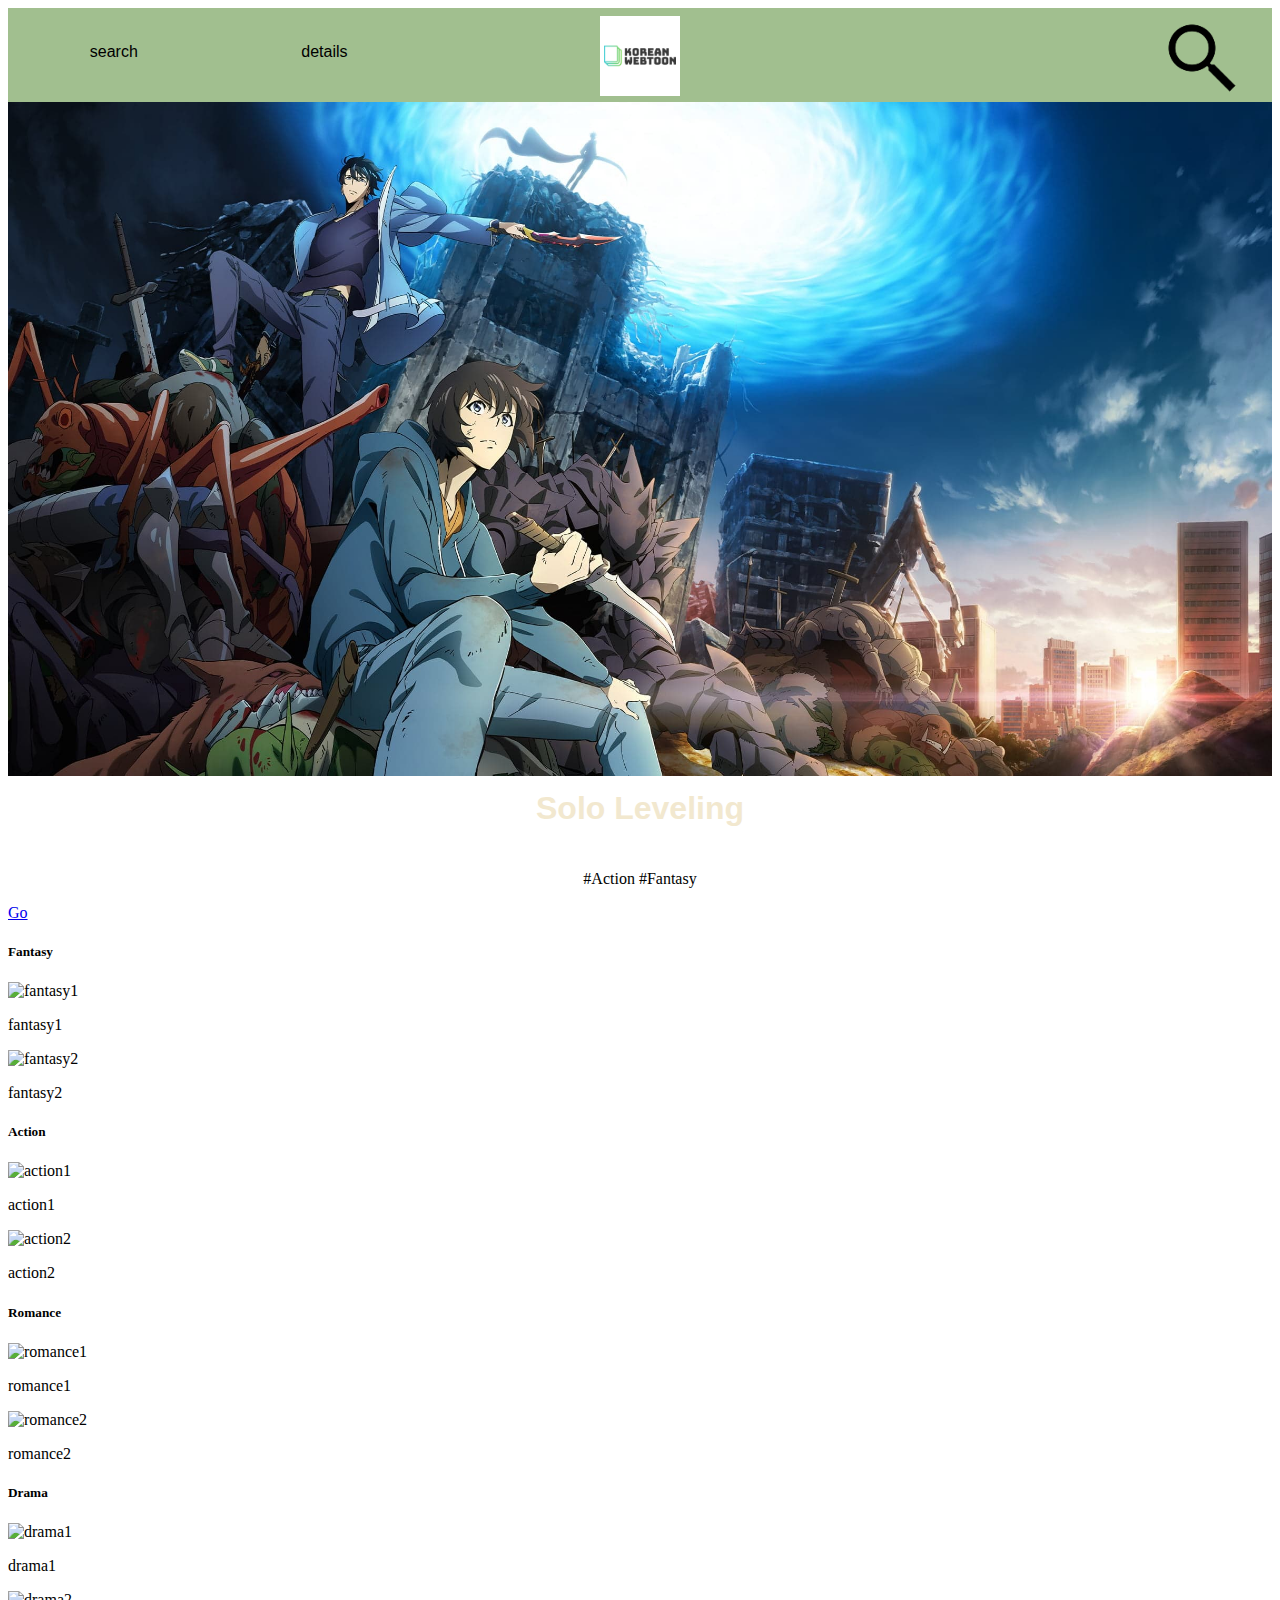
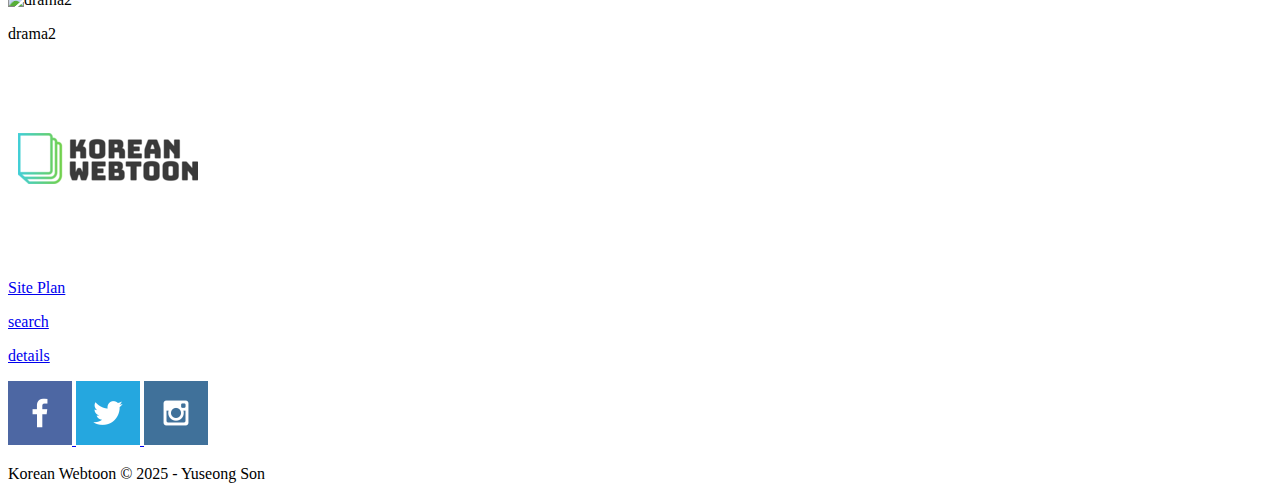
==== koreanwebtoon/index.html @ 2e0face7 "w10 personal site html" ====
<!DOCTYPE html>
<html lang="en">
  <head>
    <meta charset="UTF-8" />
    <meta name="viewport" content="width=device-width, initial-scale=1.0" />
    <link rel="stylesheet" href="styles/style.css" />
    <title>Korean Webtoon</title>
  </head>
  <body>
    <div id="content">
      <header>
        <nav>
          <a href="searchingpage.html">search</a>
          <a href="detailpage.html">details</a>
        </nav>
        <a id="logo-link" href="index.html">
          <img class="logo" src="images/weboon_logo.png" alt="logo" />
        </a>
        <a id="icon-link" href="searchingpage.html">
          <img
            class="icon"
            src="images/searching_icon.png"
            alt="searching icon"
          />
        </a>
      </header>
      <div id="hero">
        <div id="hero-box">
          <img id="hero-img" src="images/solo_main.jpg" alt="solo_main" />
          <section id="hero-msg">
            <h4>Solo Leveling</h4>
            <p>#Action #Fantasy</p>
            <div class="button-box">
              <a class="detail" href="detailpage.html">Go</a>
            </div>
          </section>
        </div>
      </div>
      <main class="home-grid">
        <section class="ranking-box">
          <h5 class="ranking-title">Fantasy</h5>
          <img class="ranking-img" src="images/fantasy1" alt="fantasy1" />
          <p>fantasy1</p>
          <img class="ranking-img" src="images/fantasy2" alt="fantasy2" />
          <p>fantasy2</p>
        </section>
        <section class="ranking-box">
          <h5 class="ranking-title">Action</h5>
          <img class="ranking-img" src="images/action1" alt="action1" />
          <p>action1</p>
          <img class="ranking-img" src="images/action2" alt="action2" />
          <p>action2</p>
        </section>
        <section class="ranking-box">
          <h5 class="ranking-title">Romance</h5>
          <img class="ranking-img" src="images/romance1" alt="romance1" />
          <p>romance1</p>
          <img class="ranking-img" src="images/romance2" alt="romance2" />
          <p>romance2</p>
        </section>
        <section class="ranking-box">
          <h5 class="ranking-title">Drama</h5>
          <img class="ranking-img" src="images/drama1" alt="drama1" />
          <p>drama1</p>
          <img class="ranking-img" src="images/drama2" alt="drama2" />
          <p>drama2</p>
        </section>
      </main>
      <footer>
        <p>
          <a href="index.html">
            <img src="images/weboon_logo.png" alt="logo" />
          </a>
        </p>
        <p><a href="site-plan.html">Site Plan</a></p>
        <p><a href="searchingpage.html">search</a></p>
        <p><a href="deatailpage">details</a></p>
        <div class="social">
          <a href="https://facebook.com" target="_blank">
            <img src="images/facebook.png" alt="fb icon" />
          </a>
          <a href="https://twitter.com" target="_blank">
            <img src="images/twitter.png" alt="twitter icon" />
          </a>
          <a href="https://instagram.com" target="_blank">
            <img src="images/instagram.png" alt="instagram icon" />
          </a>
          <p>Korean Webtoon &copy; 2025 - Yuseong Son</p>
        </div>
      </footer>
    </div>
  </body>
</html>
---- koreanwebtoon/styles/style.css ----
#content {
  max-width: 1600px;
  margin: 0 auto;
}
/*------------------header ------------------------ */
header {
  background-color: #6a994ea1;

  font-family: "DynaPuff", sans-serif;
  display: grid;
  grid-template-columns: 1fr 1fr 1fr;
}

nav {
  display: flex;
  justify-content: space-around;
}

nav a {
  text-align: center;
  color: black;
  text-decoration: none;
  padding: 35px;
}

nav a:hover {
  background-color: #a7c957;
  color: black;
}

.logo {
  width: 80px;
}

#logo-link {
  padding-top: 5px;
  justify-self: center;
  align-self: center;
}

.icon {
  width: 80px;
}

#icon-link {
  padding-top: 10px;
  justify-self: right;
  align-self: right;
  margin-right: 30px;
}

/*------------------hero ------------------------ */

#hero {
  display: grid;
  grid-template-columns: 1fr 1fr 1fr;
}

#hero-box {
  grid-column: 1/4;
  grid-row: 1/4;
  z-index: -1;
}

#hero-msg {
  grid-column: 4/5;
  grid-row: 3/4;
}

#hero-img {
  width: 100%;
}

#hero-msg h4,
#hero-msg p {
  text-align: center;
}

#hero-msg p {
  color: black;
}
#hero-msg h4 {
  color: #f2e8cf;
  font-size: 2em;
  font-family: "DynaPuff", sans-serif;
  margin-top: 10px;
}

/*------------------main ------------------------ */

/*------------------footer ------------------------ */
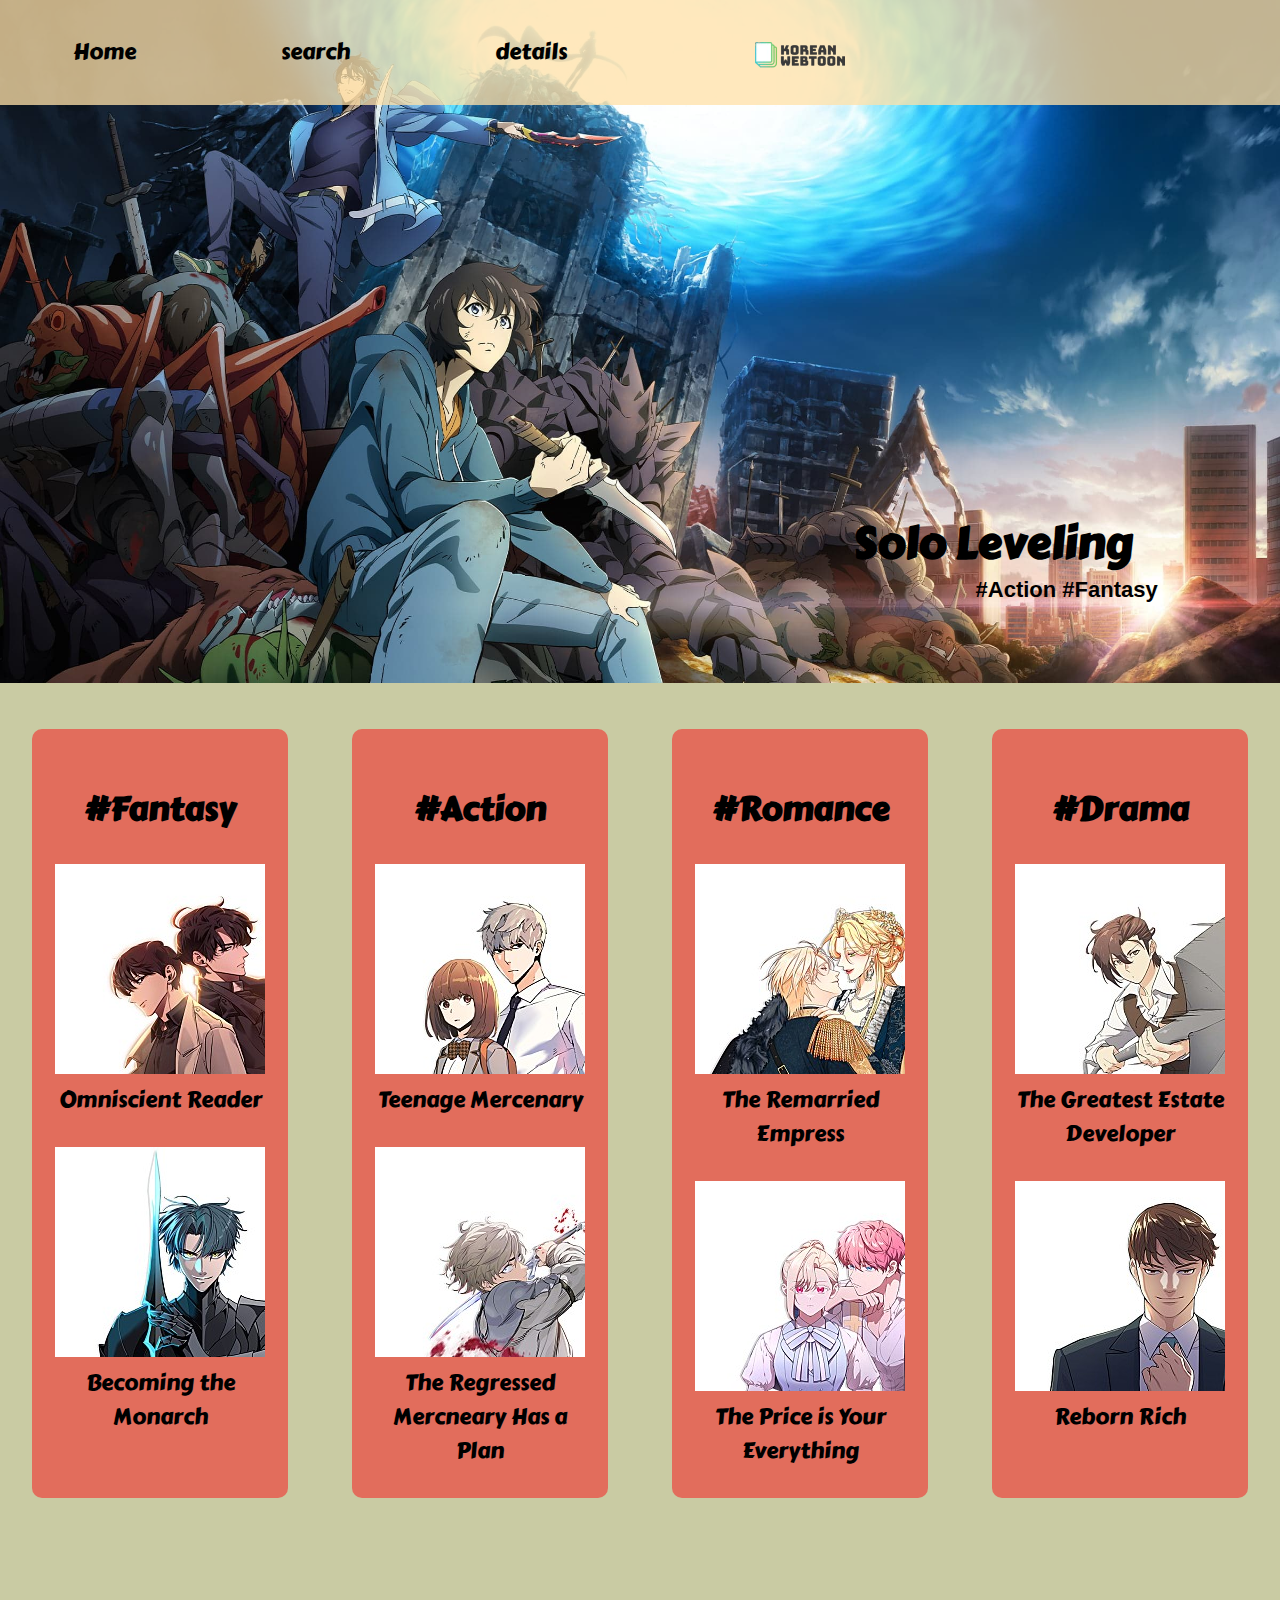
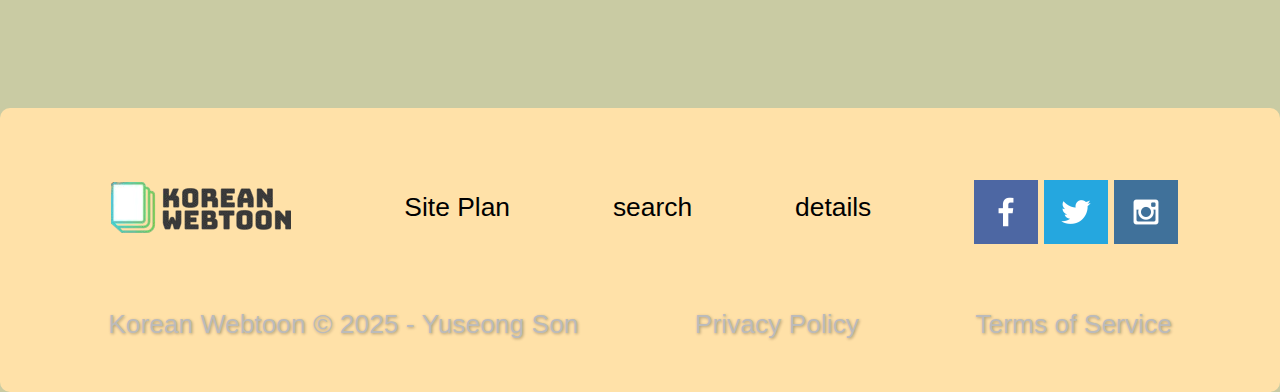
==== commit 6d1889c3: "w11 personal home page" ====
--- a/koreanwebtoon/index.html
+++ b/koreanwebtoon/index.html
@@ -10,6 +10,7 @@
     <div id="content">
       <header>
         <nav>
+          <a href="index.html">Home</a>
           <a href="searchingpage.html">search</a>
           <a href="detailpage.html">details</a>
         </nav>
@@ -27,66 +28,89 @@
       <div id="hero">
         <div id="hero-box">
           <img id="hero-img" src="images/solo_main.jpg" alt="solo_main" />
-          <section id="hero-msg">
-            <h4>Solo Leveling</h4>
-            <p>#Action #Fantasy</p>
-            <div class="button-box">
-              <a class="detail" href="detailpage.html">Go</a>
-            </div>
-          </section>
         </div>
+        <section id="hero-msg">
+          <h4>Solo Leveling</h4>
+          <p>#Action #Fantasy</p>
+        </section>
       </div>
       <main class="home-grid">
-        <section class="ranking-box">
-          <h5 class="ranking-title">Fantasy</h5>
-          <img class="ranking-img" src="images/fantasy1" alt="fantasy1" />
-          <p>fantasy1</p>
-          <img class="ranking-img" src="images/fantasy2" alt="fantasy2" />
-          <p>fantasy2</p>
+        <section class="ranking-box1">
+          <h5 class="ranking-title">#Fantasy</h5>
+          <img
+            class="ranking-img"
+            src="images/reader_main.jpg"
+            alt="fantasy1"
+          />
+          <p>Omniscient Reader</p>
+          <img
+            class="ranking-img"
+            src="images/Monarch_main.jpg"
+            alt="fantasy2"
+          />
+          <p>Becoming the Monarch</p>
         </section>
-        <section class="ranking-box">
-          <h5 class="ranking-title">Action</h5>
-          <img class="ranking-img" src="images/action1" alt="action1" />
-          <p>action1</p>
-          <img class="ranking-img" src="images/action2" alt="action2" />
-          <p>action2</p>
+        <section class="ranking-box2">
+          <h5 class="ranking-title">#Action</h5>
+          <img
+            class="ranking-img"
+            src="images/Teenage_main.jpg"
+            alt="action1"
+          />
+          <p>Teenage Mercenary</p>
+          <img
+            class="ranking-img"
+            src="images/regressed_main.jpg"
+            alt="action2"
+          />
+          <p>The Regressed Mercneary Has a Plan</p>
         </section>
-        <section class="ranking-box">
-          <h5 class="ranking-title">Romance</h5>
-          <img class="ranking-img" src="images/romance1" alt="romance1" />
-          <p>romance1</p>
-          <img class="ranking-img" src="images/romance2" alt="romance2" />
-          <p>romance2</p>
+        <section class="ranking-box3">
+          <h5 class="ranking-title">#Romance</h5>
+          <img
+            class="ranking-img"
+            src="images/remarried_main.jpg"
+            alt="romance1"
+          />
+          <p>The Remarried Empress</p>
+          <img class="ranking-img" src="images/price_main.jpg" alt="romance2" />
+          <p>The Price is Your Everything</p>
         </section>
-        <section class="ranking-box">
-          <h5 class="ranking-title">Drama</h5>
-          <img class="ranking-img" src="images/drama1" alt="drama1" />
-          <p>drama1</p>
-          <img class="ranking-img" src="images/drama2" alt="drama2" />
-          <p>drama2</p>
+        <section class="ranking-box4">
+          <h5 class="ranking-title">#Drama</h5>
+          <img class="ranking-img" src="images/estate_main.jpg" alt="drama1" />
+          <p>The Greatest Estate Developer</p>
+          <img class="ranking-img" src="images/reborn_main.jpg" alt="drama2" />
+          <p>Reborn Rich</p>
         </section>
       </main>
       <footer>
-        <p>
-          <a href="index.html">
-            <img src="images/weboon_logo.png" alt="logo" />
-          </a>
-        </p>
-        <p><a href="site-plan.html">Site Plan</a></p>
-        <p><a href="searchingpage.html">search</a></p>
-        <p><a href="deatailpage">details</a></p>
-        <div class="social">
-          <a href="https://facebook.com" target="_blank">
-            <img src="images/facebook.png" alt="fb icon" />
-          </a>
-          <a href="https://twitter.com" target="_blank">
-            <img src="images/twitter.png" alt="twitter icon" />
-          </a>
-          <a href="https://instagram.com" target="_blank">
-            <img src="images/instagram.png" alt="instagram icon" />
-          </a>
+        <section class="link-footer">
+          <p id="footer-logo">
+            <a href="index.html">
+              <img src="images/weboon_logo.png" alt="logo" />
+            </a>
+          </p>
+          <p><a href="site-plan.html">Site Plan</a></p>
+          <p><a href="searchingpage.html">search</a></p>
+          <p><a href="deatailpage">details</a></p>
+          <div class="social">
+            <a href="https://facebook.com" target="_blank">
+              <img src="images/facebook.png" alt="fb icon" />
+            </a>
+            <a href="https://twitter.com" target="_blank">
+              <img src="images/twitter.png" alt="twitter icon" />
+            </a>
+            <a href="https://instagram.com" target="_blank">
+              <img src="images/instagram.png" alt="instagram icon" />
+            </a>
+          </div>
+        </section>
+        <section class="info-footer">
           <p>Korean Webtoon &copy; 2025 - Yuseong Son</p>
-        </div>
+          <p>Privacy Policy</p>
+          <p>Terms of Service</p>
+        </section>
       </footer>
     </div>
   </body>
--- a/koreanwebtoon/styles/style.css
+++ b/koreanwebtoon/styles/style.css
@@ -1,14 +1,25 @@
+@import url("https://fonts.googleapis.com/css?family=IM+Fell+French+Canon+SC|Lato");
+
+@import url("https://fonts.googleapis.com/css2?family=Carter+One&family=Noto+Sans:ital,wght@0,100..900;1,100..900&display=swap");
+body {
+  background-color: #c9cba3;
+  font-family: "Note Sans", sans-serif;
+  font-size: 22px;
+  margin: 0;
+  padding: 0;
+}
+
 #content {
   max-width: 1600px;
   margin: 0 auto;
 }
 /*------------------header ------------------------ */
 header {
-  background-color: #6a994ea1;
-
-  font-family: "DynaPuff", sans-serif;
+  background-color: #ffe1a8c2;
+  font-family: "Carter One", serif;
   display: grid;
-  grid-template-columns: 1fr 1fr 1fr;
+  grid-template-columns: 1fr 20% 1fr;
+  width: 1600px;
 }
 
 nav {
@@ -21,6 +32,7 @@
   color: black;
   text-decoration: none;
   padding: 35px;
+  margin: 0 auto;
 }
 
 nav a:hover {
@@ -29,10 +41,14 @@
 }
 
 .logo {
-  width: 80px;
+  width: 100%;
+  height: 100%;
+  object-fit: cover;
 }
 
 #logo-link {
+  width: 100px;
+  height: 100px;
   padding-top: 5px;
   justify-self: center;
   align-self: center;
@@ -53,7 +69,10 @@
 
 #hero {
   display: grid;
+  width: 100%;
   grid-template-columns: 1fr 1fr 1fr;
+  grid-template-rows: 1fr 1fr 1fr;
+  margin-top: -105px;
 }
 
 #hero-box {
@@ -63,7 +82,7 @@
 }
 
 #hero-msg {
-  grid-column: 4/5;
+  grid-column: 3/4;
   grid-row: 3/4;
 }
 
@@ -71,21 +90,118 @@
   width: 100%;
 }
 
-#hero-msg h4,
 #hero-msg p {
+  color: black;
+  margin: 0 auto;
   text-align: center;
-}
-
-#hero-msg p {
-  color: black;
+  font-weight: bold;
 }
 #hero-msg h4 {
-  color: #f2e8cf;
+  color: black;
   font-size: 2em;
-  font-family: "DynaPuff", sans-serif;
-  margin-top: 10px;
+  font-family: "Carter One", serif;
+  margin-top: 50px;
+  margin-bottom: 0;
+  text-align: left;
 }
 
 /*------------------main ------------------------ */
 
+.home-grid {
+  display: grid;
+  grid-template-columns: 25% 25% 25% 25%;
+  width: 100%;
+  align-items: stretch;
+  margin-top: 30px;
+}
+
+.home-grid section {
+  justify-items: center;
+  width: 80%;
+  text-align: center;
+  border-radius: 10px;
+  margin: 10px auto;
+  background-color: #e26d5c;
+}
+
+.ranking-box1 {
+  grid-column-start: 1;
+}
+
+.ranking-box2 {
+  grid-column-start: 2;
+}
+
+.ranking-box3 {
+  grid-column-start: 3;
+}
+
+.ranking-box4 {
+  grid-column-start: 4;
+}
+
+.home-grid h5 {
+  font-family: "Carter One", sans-serif;
+  font-size: 1.5em;
+  margin-bottom: 30px;
+}
+.home-grid p {
+  font-family: "Carter One", serif;
+  font-size: 1em;
+  margin-top: 3px;
+  margin-bottom: 30px;
+  max-width: 210px;
+}
+
 /*------------------footer ------------------------ */
+footer {
+  background-color: #ffe1a8;
+  color: black;
+  padding: 25px 50px;
+  margin-top: 200px;
+  border-radius: 10px;
+}
+
+footer section {
+  display: flex;
+  justify-content: space-around;
+  align-items: center;
+}
+
+#footer-logo {
+  margin-top: 0;
+  margin-bottom: 0;
+  width: 200px;
+  height: 150px;
+}
+
+.info-footer {
+  color: #bbb;
+  text-shadow: 1px 1px 3px rgba(0, 0, 0, 0.3);
+}
+
+#footer-logo img {
+  width: 100%;
+  height: 100%;
+  object-fit: cover;
+}
+
+footer a {
+  color: black;
+  text-decoration: none;
+}
+
+footer a:hover {
+  color: black;
+}
+
+footer p {
+  font-size: 1.2em;
+}
+footer p a:hover {
+  text-decoration: underline;
+}
+
+footer .social img {
+  padding-top: 15px;
+}
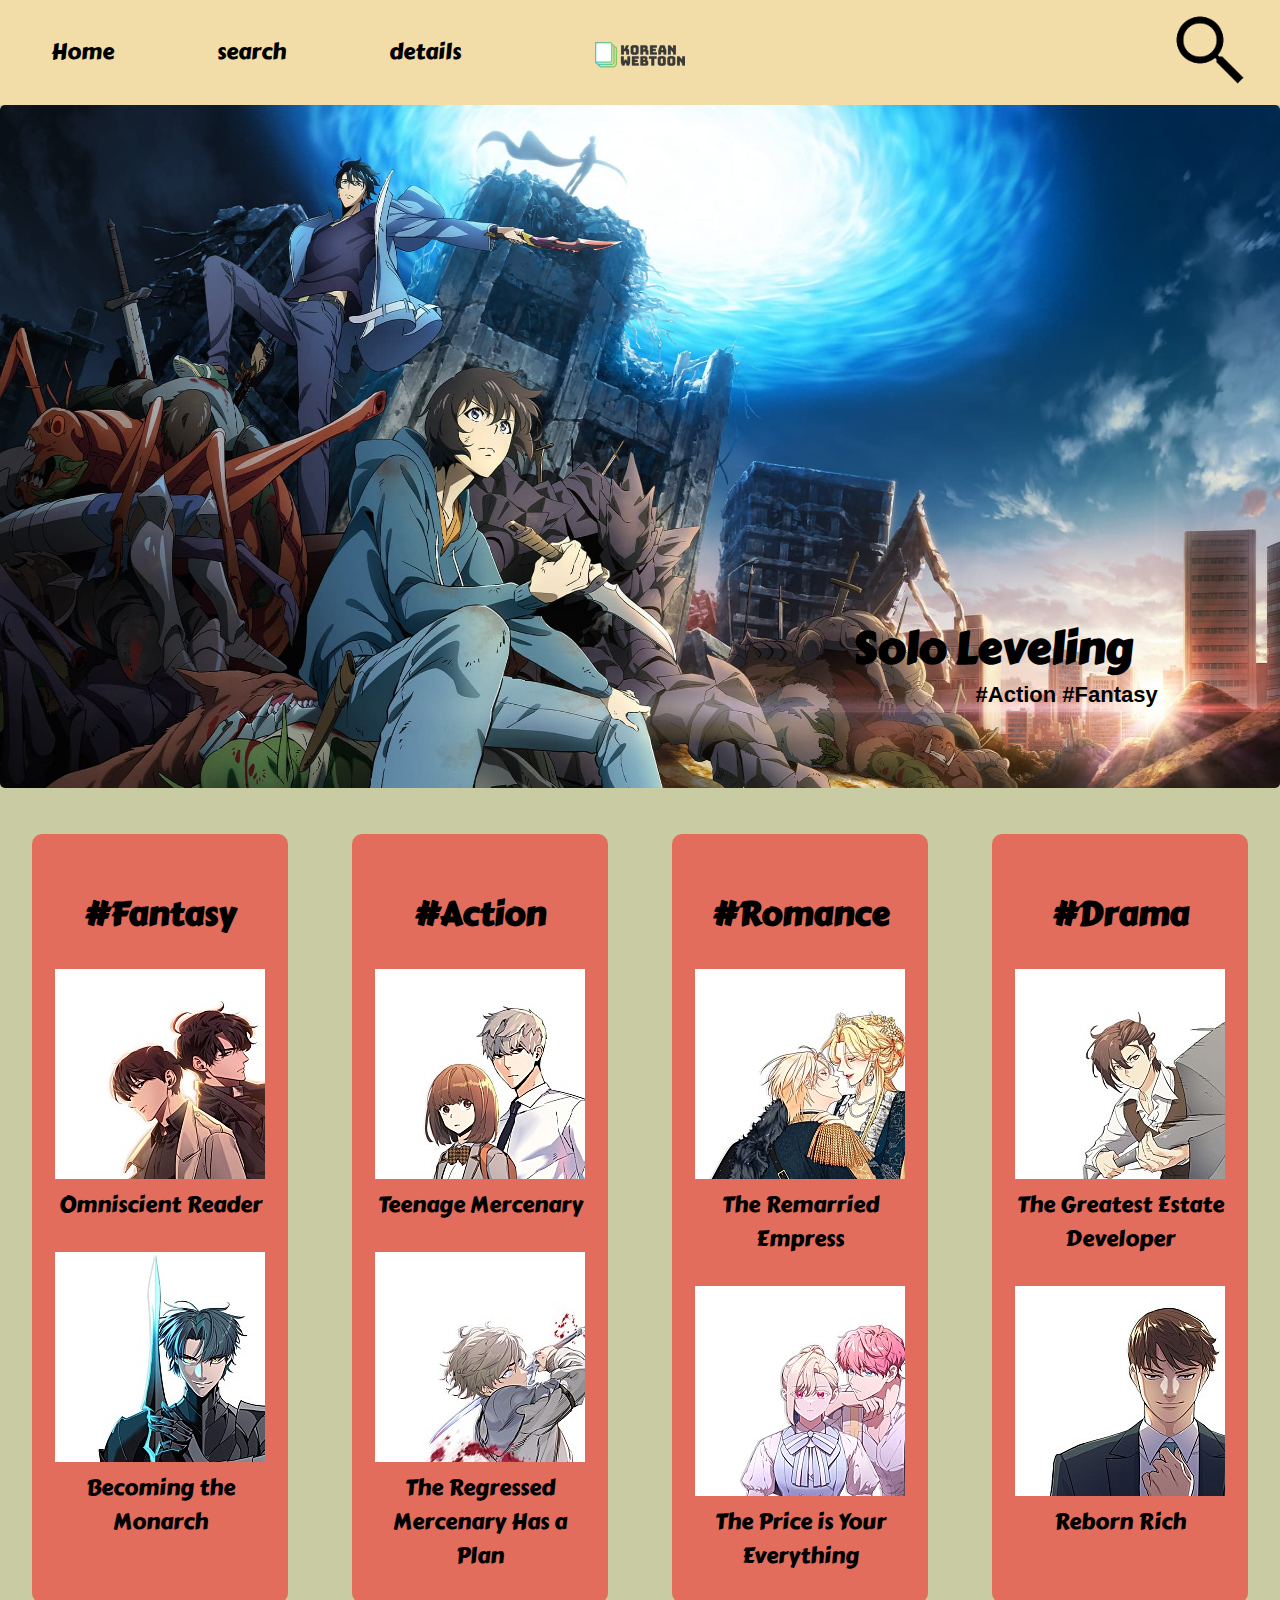
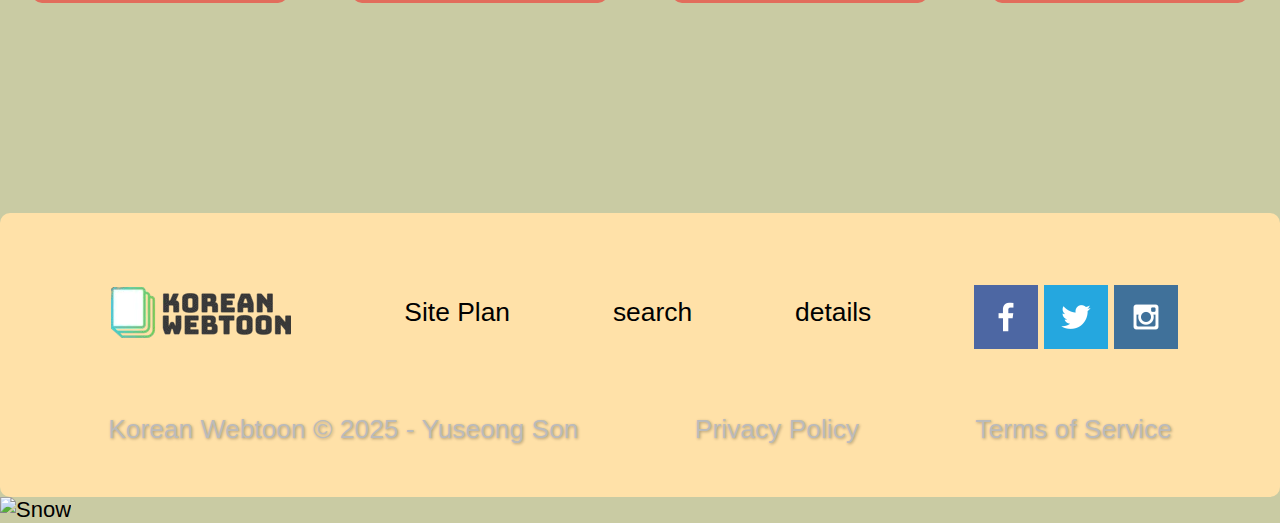
==== commit 6740c1d4: "w12 modal image" ====
--- a/koreanwebtoon/index.html
+++ b/koreanwebtoon/index.html
@@ -27,7 +27,7 @@
       </header>
       <div id="hero">
         <div id="hero-box">
-          <img id="hero-img" src="images/solo_main.jpg" alt="solo_main" />
+          <img id="hero-img" src="images/solo_main.jpg" alt="Solo Leveling" />
         </div>
         <section id="hero-msg">
           <h4>Solo Leveling</h4>
@@ -63,7 +63,7 @@
             src="images/regressed_main.jpg"
             alt="action2"
           />
-          <p>The Regressed Mercneary Has a Plan</p>
+          <p>The Regressed Mercenary Has a Plan</p>
         </section>
         <section class="ranking-box3">
           <h5 class="ranking-title">#Romance</h5>
@@ -113,5 +113,46 @@
         </section>
       </footer>
     </div>
+    <!-- Trigger the Modal -->
+    <img
+      id="myImg"
+      src="img_snow.jpg"
+      alt="Snow"
+      style="width: 100%; max-width: 300px"
+    />
+
+    <!-- The Modal -->
+    <div id="myModal" class="modal">
+      <!-- The Close Button -->
+      <span class="close">&times;</span>
+
+      <!-- Modal Content (The Image) -->
+      <img class="modal-content" id="img01" src="#" alt="#" />
+
+      <!-- Modal Caption (Image Text) -->
+      <div id="caption"></div>
+    </div>
+    <script>
+      // Get the modal
+      var modal = document.getElementById("myModal");
+
+      // Get the image and insert it inside the modal - use its "alt" text as a caption
+      var img = document.getElementById("hero-img");
+      var modalImg = document.getElementById("img01");
+      var captionText = document.getElementById("caption");
+      img.onclick = function () {
+        modal.style.display = "block";
+        modalImg.src = this.src;
+        captionText.innerHTML = this.alt;
+      };
+
+      // Get the <span> element that closes the modal
+      var span = document.getElementsByClassName("close")[0];
+
+      // When the user clicks on <span> (x), close the modal
+      span.onclick = function () {
+        modal.style.display = "none";
+      };
+    </script>
   </body>
 </html>
--- a/koreanwebtoon/styles/style.css
+++ b/koreanwebtoon/styles/style.css
@@ -19,7 +19,8 @@
   font-family: "Carter One", serif;
   display: grid;
   grid-template-columns: 1fr 20% 1fr;
-  width: 1600px;
+  width: 100%;
+  z-index: 1;
 }
 
 nav {
@@ -61,7 +62,7 @@
 #icon-link {
   padding-top: 10px;
   justify-self: right;
-  align-self: right;
+
   margin-right: 30px;
 }
 
@@ -72,13 +73,11 @@
   width: 100%;
   grid-template-columns: 1fr 1fr 1fr;
   grid-template-rows: 1fr 1fr 1fr;
-  margin-top: -105px;
 }
 
 #hero-box {
   grid-column: 1/4;
   grid-row: 1/4;
-  z-index: -1;
 }
 
 #hero-msg {
@@ -88,6 +87,13 @@
 
 #hero-img {
   width: 100%;
+  border-radius: 5px;
+  cursor: pointer;
+  transition: 0.3s;
+}
+
+#hero-img:hover {
+  opacity: 0.7;
 }
 
 #hero-msg p {
@@ -205,3 +211,82 @@
 footer .social img {
   padding-top: 15px;
 }
+
+/*------------------modal ------------------------ */
+/* Style the Image Used to Trigger the Modal */
+
+/* The Modal (background) */
+.modal {
+  display: none; /* Hidden by default */
+  position: fixed; /* Stay in place */
+  z-index: 1; /* Sit on top */
+  padding-top: 100px; /* Location of the box */
+  left: 0;
+  top: 0;
+  width: 100%; /* Full width */
+  height: 100%; /* Full height */
+  overflow: auto; /* Enable scroll if needed */
+  background-color: rgb(0, 0, 0); /* Fallback color */
+  background-color: rgba(0, 0, 0, 0.9); /* Black w/ opacity */
+}
+
+/* Modal Content (Image) */
+.modal-content {
+  margin: auto;
+  display: block;
+  width: 80%;
+  max-width: 700px;
+}
+
+/* Caption of Modal Image (Image Text) - Same Width as the Image */
+#caption {
+  margin: auto;
+  display: block;
+  width: 80%;
+  max-width: 700px;
+  text-align: center;
+  color: #ccc;
+  padding: 10px 0;
+  height: 150px;
+}
+
+/* Add Animation - Zoom in the Modal */
+.modal-content,
+#caption {
+  animation-name: zoom;
+  animation-duration: 0.6s;
+}
+
+@keyframes zoom {
+  from {
+    transform: scale(0);
+  }
+  to {
+    transform: scale(1);
+  }
+}
+
+/* The Close Button */
+.close {
+  position: absolute;
+  top: 15px;
+  right: 35px;
+  color: #f1f1f1;
+  font-size: 40px;
+  font-weight: bold;
+  transition: 0.3s;
+}
+
+.close:hover,
+.close:focus {
+  color: #bbb;
+  text-decoration: none;
+  cursor: pointer;
+}
+
+/* 100% Image Width on Smaller Screens */
+@media only screen and (max-width: 700px) {
+  .modal-content {
+    width: 100%;
+  }
+}
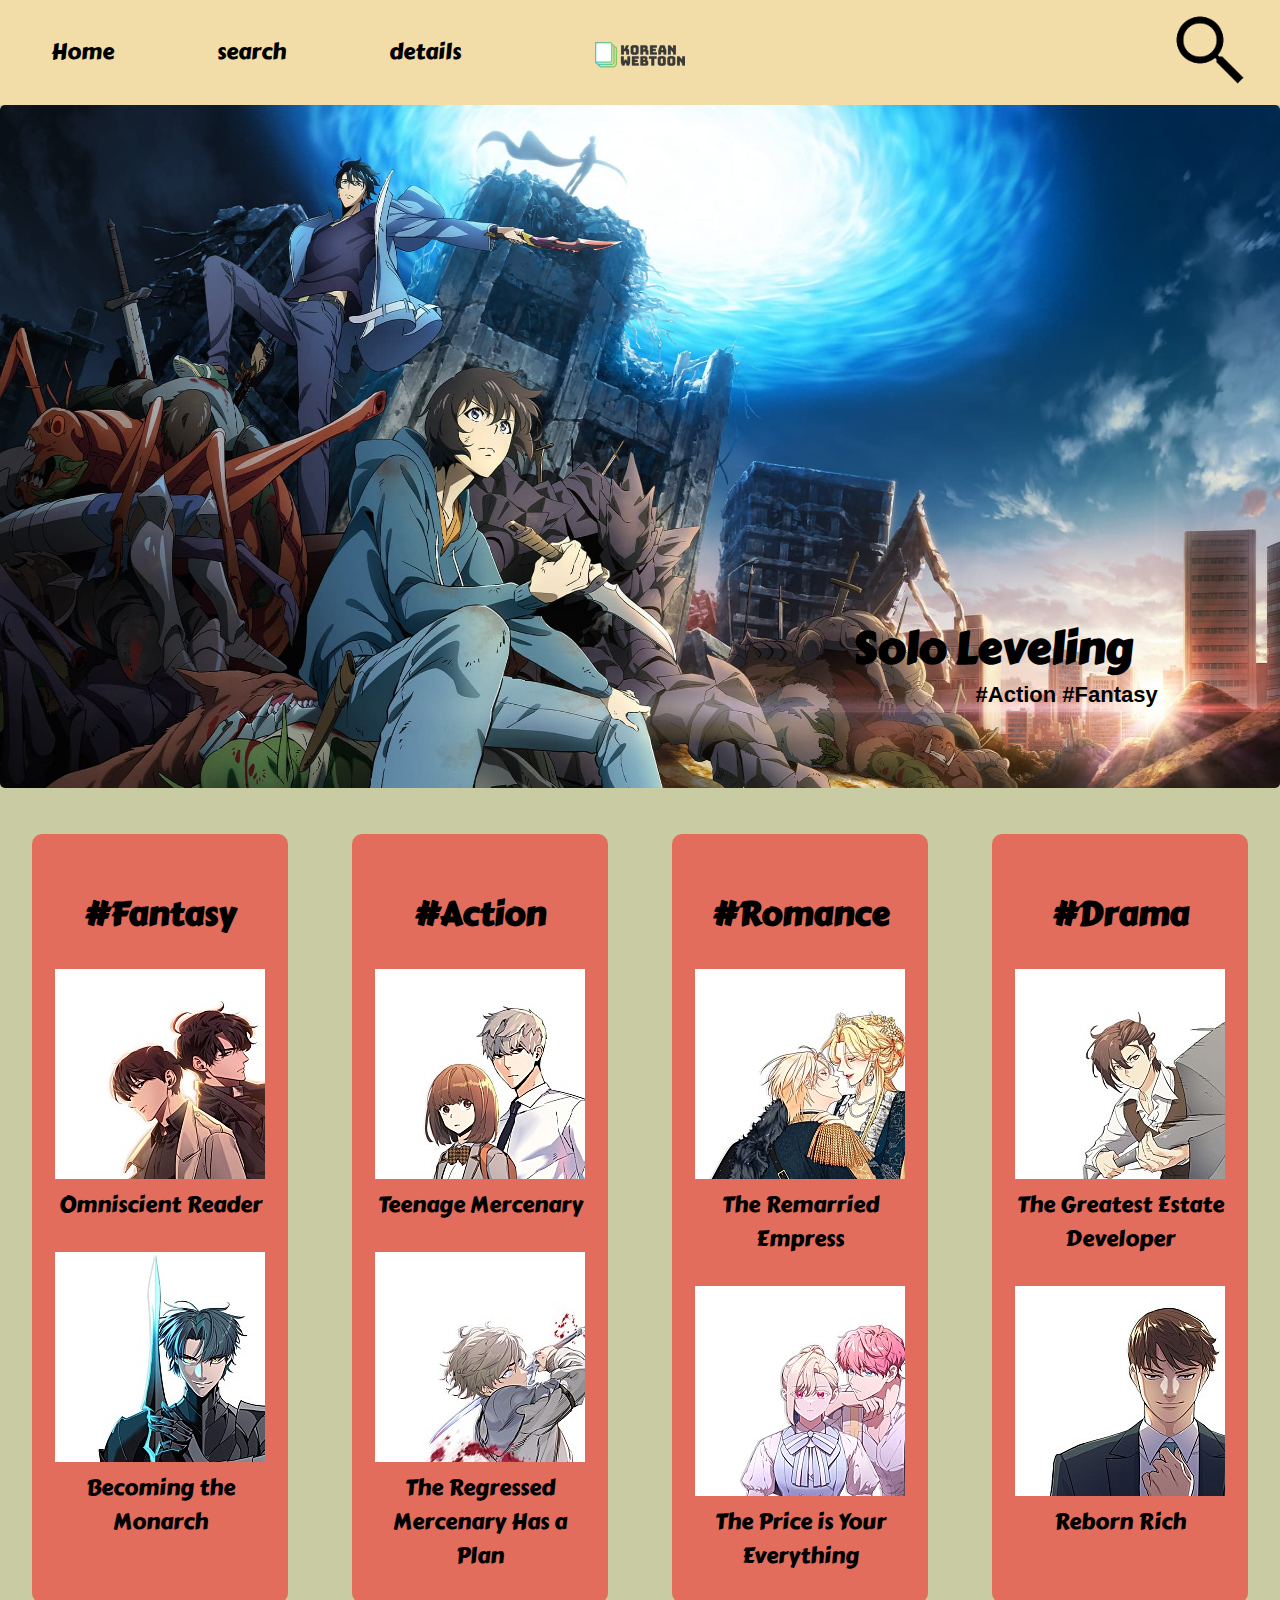
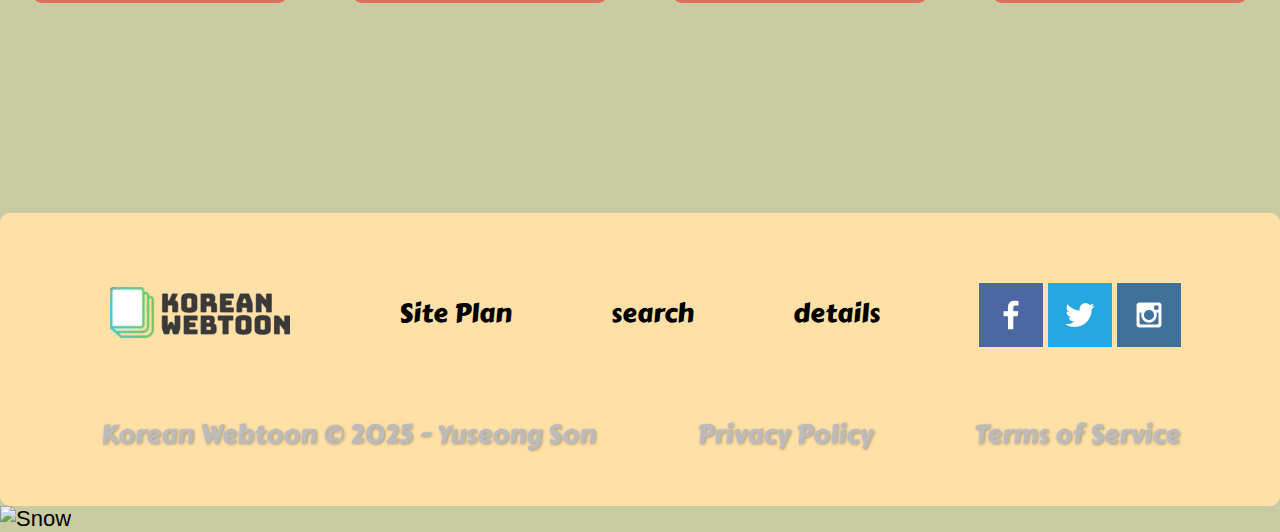
==== commit 7fa1c99a: "w12 personal subpage2" ====
--- a/koreanwebtoon/index.html
+++ b/koreanwebtoon/index.html
@@ -30,57 +30,87 @@
           <img id="hero-img" src="images/solo_main.jpg" alt="Solo Leveling" />
         </div>
         <section id="hero-msg">
-          <h4>Solo Leveling</h4>
-          <p>#Action #Fantasy</p>
+          <a href="detailpage.html">
+            <h4>Solo Leveling</h4>
+            <p>#Action #Fantasy</p>
+          </a>
         </section>
       </div>
       <main class="home-grid">
         <section class="ranking-box1">
           <h5 class="ranking-title">#Fantasy</h5>
-          <img
-            class="ranking-img"
-            src="images/reader_main.jpg"
-            alt="fantasy1"
-          />
+          <a href="detailpage.html">
+            <img
+              class="ranking-img"
+              src="images/reader_main.jpg"
+              alt="fantasy1"
+            />
+          </a>
           <p>Omniscient Reader</p>
-          <img
-            class="ranking-img"
-            src="images/Monarch_main.jpg"
-            alt="fantasy2"
-          />
+          <a href="detailpage.html">
+            <img
+              class="ranking-img"
+              src="images/Monarch_main.jpg"
+              alt="fantasy2"
+            />
+          </a>
           <p>Becoming the Monarch</p>
         </section>
         <section class="ranking-box2">
           <h5 class="ranking-title">#Action</h5>
-          <img
-            class="ranking-img"
-            src="images/Teenage_main.jpg"
-            alt="action1"
-          />
+          <a href="detailpage.html">
+            <img
+              class="ranking-img"
+              src="images/Teenage_main.jpg"
+              alt="action1"
+            />
+          </a>
           <p>Teenage Mercenary</p>
-          <img
-            class="ranking-img"
-            src="images/regressed_main.jpg"
-            alt="action2"
-          />
+          <a href="detailpage.html">
+            <img
+              class="ranking-img"
+              src="images/regressed_main.jpg"
+              alt="action2"
+            />
+          </a>
           <p>The Regressed Mercenary Has a Plan</p>
         </section>
         <section class="ranking-box3">
           <h5 class="ranking-title">#Romance</h5>
-          <img
-            class="ranking-img"
-            src="images/remarried_main.jpg"
-            alt="romance1"
-          />
+          <a href="detailpage.html">
+            <img
+              class="ranking-img"
+              src="images/remarried_main.jpg"
+              alt="romance1"
+            />
+          </a>
           <p>The Remarried Empress</p>
-          <img class="ranking-img" src="images/price_main.jpg" alt="romance2" />
+          <a href="detailpage.html">
+            <img
+              class="ranking-img"
+              src="images/price_main.jpg"
+              alt="romance2"
+            />
+          </a>
           <p>The Price is Your Everything</p>
         </section>
         <section class="ranking-box4">
           <h5 class="ranking-title">#Drama</h5>
-          <img class="ranking-img" src="images/estate_main.jpg" alt="drama1" />
+          <a href="detailpage.html">
+            <img
+              class="ranking-img"
+              src="images/estate_main.jpg"
+              alt="drama1"
+            />
+          </a>
           <p>The Greatest Estate Developer</p>
-          <img class="ranking-img" src="images/reborn_main.jpg" alt="drama2" />
+          <a href="detailpage.html">
+            <img
+              class="ranking-img"
+              src="images/reborn_main.jpg"
+              alt="drama2"
+            />
+          </a>
           <p>Reborn Rich</p>
         </section>
       </main>
--- a/koreanwebtoon/styles/style.css
+++ b/koreanwebtoon/styles/style.css
@@ -78,11 +78,16 @@
 #hero-box {
   grid-column: 1/4;
   grid-row: 1/4;
+  z-index: 1;
 }
 
 #hero-msg {
   grid-column: 3/4;
   grid-row: 3/4;
+  z-index: 2;
+}
+#hero-msg a {
+  text-decoration: none;
 }
 
 #hero-img {
@@ -93,7 +98,7 @@
 }
 
 #hero-img:hover {
-  opacity: 0.7;
+  filter: brightness(70%);
 }
 
 #hero-msg p {
@@ -166,6 +171,7 @@
   padding: 25px 50px;
   margin-top: 200px;
   border-radius: 10px;
+  font-family: "Carter One", serif;
 }
 
 footer section {
@@ -228,6 +234,7 @@
   overflow: auto; /* Enable scroll if needed */
   background-color: rgb(0, 0, 0); /* Fallback color */
   background-color: rgba(0, 0, 0, 0.9); /* Black w/ opacity */
+  z-index: 999;
 }
 
 /* Modal Content (Image) */
@@ -235,7 +242,7 @@
   margin: auto;
   display: block;
   width: 80%;
-  max-width: 700px;
+  max-width: 1600px;
 }
 
 /* Caption of Modal Image (Image Text) - Same Width as the Image */
@@ -290,3 +297,256 @@
     width: 100%;
   }
 }
+
+/*------------------------------------------- detail design ------------------------------------------- */
+
+/*------------------------- hero ----------------------------*/
+#hero-detail {
+  display: grid;
+  width: 100%;
+  grid-template-columns: 1fr 1fr 1fr;
+  grid-template-rows: 1fr 1fr 1fr;
+}
+
+#hero-box-detail {
+  grid-column: 1/4;
+  grid-row: 1/4;
+  z-index: 1;
+}
+
+#hero-msg-detail {
+  grid-column: 2/3;
+  grid-row: 3/4;
+  z-index: 2;
+}
+
+#hero-img-detail {
+  width: 100%;
+  border-radius: 5px;
+  cursor: pointer;
+  transition: 0.3s;
+}
+
+#hero-msg-detail h4 {
+  color: white;
+  font-size: 3em;
+  font-family: "Carter One", sans-serif;
+  margin-top: 50px;
+  margin-bottom: 0;
+  text-align: center;
+}
+
+/*------------------------- genre ----------------------------*/
+
+#detail section {
+  border: 1px black solid;
+  border-radius: 5px;
+  margin-bottom: 20px;
+}
+
+#detail-genre {
+}
+
+#detail-genre p {
+  display: inline-block;
+  background-color: #ffe1a8;
+  color: black;
+  font-weight: bold;
+  font-size: 18px;
+  padding: 7px 14px;
+  border-radius: 5px;
+  margin: 10px 15px;
+}
+
+/*------------------------- rating ----------------------------*/
+.button-style {
+  background-color: #ffe1a8;
+
+  padding: 7px 14px;
+  margin: 10px 15px;
+  border-radius: 5px;
+  display: inline-block;
+}
+
+#detail-rating p,
+#detail-rating img {
+  display: inline-block;
+  vertical-align: middle;
+}
+
+#detail-rating img {
+  width: 30px;
+  padding: 0;
+  margin: 0 auto;
+}
+
+#detail-rating p {
+  margin-top: 2px;
+  margin-bottom: 5px;
+  font-weight: bold;
+}
+/*------------------------- synopsis ----------------------------*/
+
+#detail-synopsis h4 {
+  font-size: 1.5em;
+  margin-top: 5px;
+  margin-bottom: 5px;
+  font-weight: bold;
+}
+
+#logo-detail {
+  width: 100px;
+  margin-right: 20px;
+}
+
+/*------------------------- platform ----------------------------*/
+#detail-platform div {
+  display: flex;
+  align-items: center;
+}
+#detail-platform img {
+  border-radius: 5px;
+  width: 70px;
+}
+
+/*------------------------- gallery ----------------------------*/
+#gallery-box {
+  display: grid;
+  grid-template-columns: 1fr 1fr 1fr;
+  width: 100%;
+  justify-items: center;
+}
+
+#detail-gallery img {
+  width: 90%;
+  height: 350px;
+  border-radius: 20px;
+  padding: 10px 10px;
+}
+.modal-img {
+  cursor: pointer;
+  transition: 0.3s;
+}
+
+.modal-img:hover {
+  filter: brightness(70%);
+}
+
+#gallery-box1 {
+  grid-column-start: 1;
+}
+#gallery-box2 {
+  grid-column-start: 2;
+}
+#gallery-box3 {
+  grid-column-start: 3;
+}
+
+/*------------------------------------------------ searching page -----------------------------------------------*/
+
+#genre-box,
+#title-searching-box {
+  border: 1px black solid;
+  background-color: #ffe1a8;
+  font-weight: bold;
+  padding: 7px 14px;
+  margin: 10px 15px;
+  border-radius: 5px;
+}
+/*------------------------- genre box ----------------------------*/
+#genre-buttons {
+  display: flex;
+  justify-content: center;
+  align-items: center;
+}
+.genre_button {
+  background-color: #e26d5c;
+  font-weight: bold;
+  padding: 7px 14px;
+  margin: 10px 15px;
+  border-radius: 5px;
+  display: inline-block;
+}
+.genre_button a {
+  color: inherit;
+  text-decoration: none;
+}
+
+.searching-bar {
+  display: flex;
+  align-items: center;
+  gap: 8px;
+}
+#genre-searching-bar {
+  width: 90%;
+  height: 30px;
+  text-align: center;
+  font-size: 1em;
+}
+.searching-bar a img {
+  width: 30px;
+  height: 30px;
+}
+
+#genre-result-box h4 {
+  font-size: 30px;
+  margin-bottom: 10px;
+  margin-top: 10px;
+}
+#genre-result-box p {
+  font-size: 0.8em;
+}
+
+#main-searching-bar {
+  width: 90%;
+  height: 30px;
+  text-align: center;
+  font-size: 1em;
+}
+
+.title-searching-result {
+  display: flex;
+  align-items: center;
+  gap: 16px;
+  margin: 10px 0;
+}
+
+.title-searching-result img {
+  width: 100px;
+  height: auto;
+}
+
+.text-group {
+  display: grid;
+  grid-template-columns: 3fr 1fr;
+  width: 60%;
+}
+.text-group p {
+  margin: 0;
+  text-align: left;
+  font-size: 0.9em;
+}
+.text-group a {
+  text-decoration: none;
+  color: inherit;
+}
+.text-group p:nth-child(1) {
+  grid-column: 1/2;
+  grid-row: 1/2;
+  font-size: 1.3em;
+}
+.text-group p:nth-child(2) {
+  grid-column: 2/3;
+  grid-row: 1/2;
+}
+.text-group p:nth-child(3) {
+  grid-column: 1/2;
+  grid-row: 2/3;
+}
+
+/*------------------------- gallery ----------------------------*/
+/*------------------------- gallery ----------------------------*/
+/*------------------------- gallery ----------------------------*/
+/*------------------------- gallery ----------------------------*/
+/*------------------------- gallery ----------------------------*/
+/*------------------------- gallery ----------------------------*/
